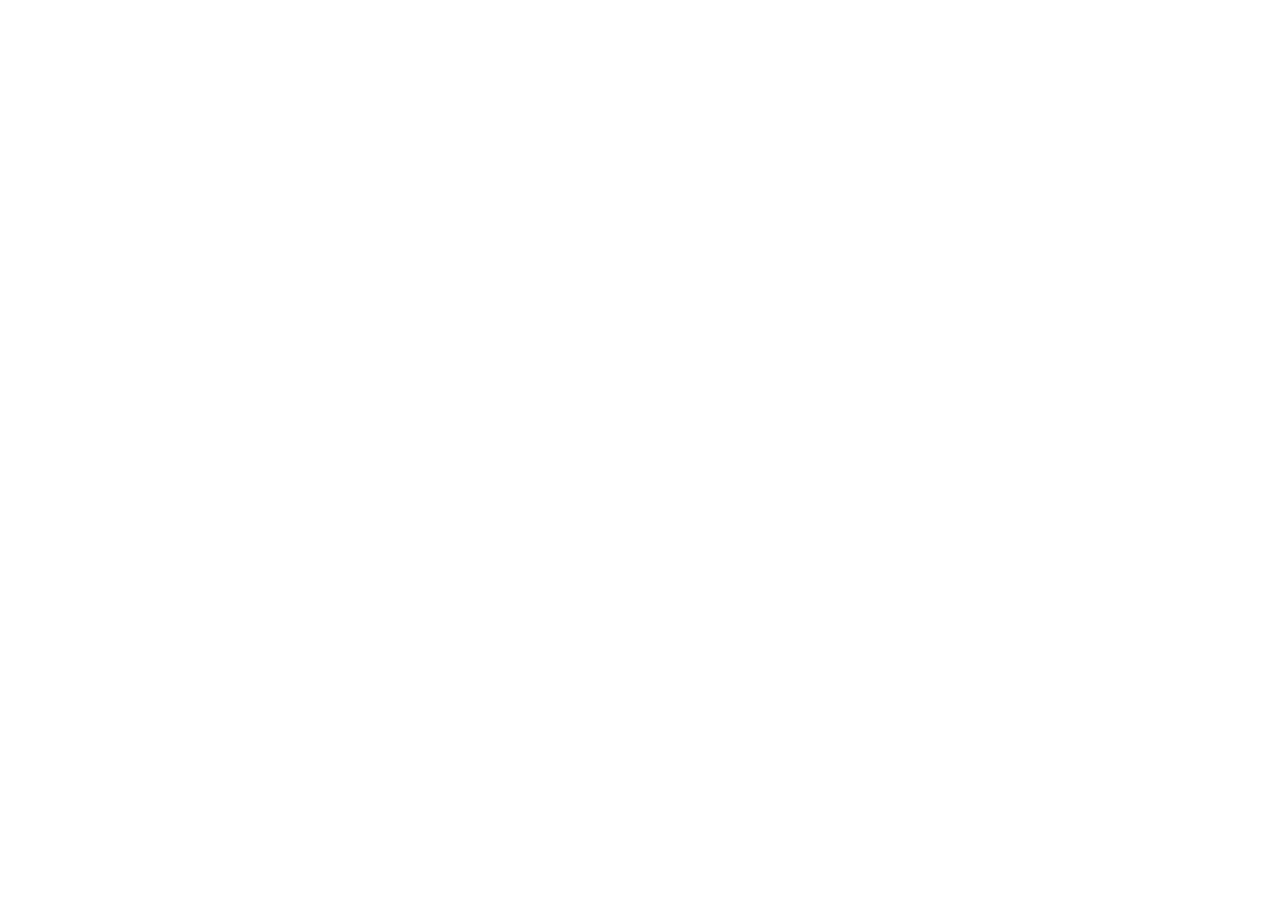
==== calendar.html @ c110e156 "Create calendar.html" ====
<!DOCTYPE html>
<html lang="de">

<head>
    <meta charset="UTF-8">
    <meta name="viewport" content="width=device-width, initial-scale=1.0">
    <title>swissEO Data Availability</title>
    <link href="https://cdn.jsdelivr.net/npm/fullcalendar@6.1.9/main.min.css" rel="stylesheet">
    <link href="https://cdnjs.cloudflare.com/ajax/libs/font-awesome/6.4.2/css/all.min.css" rel="stylesheet">
    <style>
        .no-data,
        .cloudy {
            background-color: white;
            border: 1px solid white;
            text-align: center;
        }

        .data-available {
            background-color: white;
            border: 4px solid green;
            color: green;
            font-weight: bold;
            border-radius: 5px;
            cursor: pointer;
            padding: 1px;
            text-align: center;
            position: relative;
        }

        .calendar-container {
            display: flex;
            flex-direction: column;
            gap: 20px;
        }

        .calendar-section {
            width: 100%;
        }

        .fc-event .fc-event-title {
            display: none;
        }

        .fc-daygrid-day-frame {
            height: 100px !important;
            /* Adjust this value as needed */
        }

        .fc-event .thumbnail {
            max-width: 100%;
            max-height: 40px;
            /* Adjust as necessary */
            display: block;
            /* Ensure it behaves as a block element */
            margin: 0 auto;
            /* Center the image horizontally */
        }

        .fc-daygrid-event.cloudy .fa,
        .fc-daygrid-event.no-data .fa {
            font-size: 2em;
            color: grey;
            margin-top: 15px;
        }

        .fc-daygrid-event.cloudy,
        .fc-daygrid-event.no-data {
            background-color: transparent;
            border-color: transparent;
        }

        .remark-text {
            font-size: 12px;
            color: #333;
            text-align: center;
        }

        .fc-event.forecast {
            background-color: white;
            border: 4px solid grey;
        }

        .platform-text {
            font-size: 10px;
            text-align: center;
            color: grey;
        }

        .icon-container {
            display: flex;
            justify-content: center;
            gap: 10px;
            margin-top: 1px;
        }

        .icon-container a {
            text-decoration: none;
            color: grey;
            font-size: 12px;
        }

        .icon-container a:hover {
            color: red;
        }

        html,
        body {
            height: 100%;
            margin: 0;
            padding: 0;
            overflow: hidden;
        }

        .calendar-container {
            height: 100%;
        }

        .calendar-section {
            height: 100%;
        }

        #calendarS2 {
            height: 100%;
        }

        .fc {
            height: 100%;
        }

        .fc-view-harness {
            height: 100% !important;
        }

        .fc-view {
            height: 100% !important;
        }

        .fc-scroller {
            height: auto !important;
        }
    </style>
</head>

<body>

    <div class="calendar-container">
        <div class="calendar-section">

            <div id="calendarS2"></div>
        </div>
    </div>

    <script src="https://cdn.jsdelivr.net/npm/fullcalendar@6.1.9/index.global.min.js"></script>
    <script>
        document.addEventListener('DOMContentLoaded', function () {
            const collectionBaseURL = "ch.swisstopo.swisseo_s2-sr_v100";

            const fetchCSVData = async () => {
                const response = await fetch('https://raw.githubusercontent.com/swisstopo/topo-satromo/refs/heads/main/tools/step0_empty_assets.csv');
                const text = await response.text();
                return text.trim().split('\n').slice(1).map(row => {
                    const [collection, date, remark] = row.split(',');
                    return { collection, date, remark };
                });
            };

            const fetchCSVForecast = async () => {
                const response = await fetch('https://raw.githubusercontent.com/davidoesch/Sentinel-2-Acquisition-Plan-Harvesting/refs/heads/main/acquisitionplan.csv');
                const text = await response.text();
                return text.trim().split('\n').slice(1).map(row => {
                    const [acquisitionDate, publishDate, orbit, platform] = row.split(',');
                    return { acquisitionDate, publishDate, orbit, platform };
                });
            };

            const fetchStacData = async (startDate, endDate) => {
                const baseUrl = `https://data.geo.admin.ch/api/stac/v0.9/collections/${collectionBaseURL}/items`;
                const response = await fetch(`${baseUrl}?datetime=${startDate}/${endDate}`);
                const data = await response.json();
                return data.features
                    .filter(feature => /^\d{4}-\d{2}-\d{2}t\d{6}$/.test(feature.id || ""))
                    .map(feature => {
                        const dateTime = feature.properties.datetime;
                        const dateOnly = dateTime.split('T')[0];
                        let timeOnly = dateTime.split('T')[1].split('.')[0].replace(/:/g, '');
                        timeOnly = timeOnly.endsWith('Z') ? timeOnly.slice(0, -1) : timeOnly;

                        const viewLink = `https://map.geo.admin.ch/index.html?layers=WMS||swisseo_s2-sr_v100_${dateOnly}t${timeOnly}||https://wms.geo.admin.ch/?item=${dateOnly}t${timeOnly}||${collectionBaseURL}`;
                        const image = `https://data.geo.admin.ch/${collectionBaseURL}/${dateOnly}t${timeOnly}/thumbnail.jpg`;
                        const formattedUrl = `https://data.geo.admin.ch/browser/index.html#/collections/${collectionBaseURL}/items/${dateOnly}t${timeOnly}?&asset=asset-thumbnail.jpg`;

                        return { date: dateOnly, link: formattedUrl, downloadLink: formattedUrl, viewLink, image };
                    });
            };

            const initializeCalendar = async (calendarId) => {
                const calendarEl = document.getElementById(calendarId);
                const calendar = new FullCalendar.Calendar(calendarEl, {
                    locale: 'de',
                    buttonText: {
                        today: 'Heute',
                    },
                    buttonHints: {
                        today: 'Diesen Monat',
                        prev: 'Vorheriger Monat',
                        next: 'Nächster Monat'
                    },

                    initialView: 'dayGridMonth',
                    events: async function (fetchInfo, successCallback, failureCallback) {
                        try {
                            const stacData = await fetchStacData(fetchInfo.startStr.slice(0, 10), fetchInfo.endStr.slice(0, 10));
                            const stacDates = new Set(stacData.map(item => item.date));
                            const forecastData = await fetchCSVForecast();
                            const events = stacData.map(item => ({
                                title: '',
                                start: item.date,
                                className: 'data-available',
                                extendedProps: { ...item }
                            }));

                            const csvData = await fetchCSVData();
                            csvData
                                .filter(entry => entry.collection.trim() === 'S2_SR_HARMONIZED_SWISS')
                                .forEach(entry => {
                                    if (!stacDates.has(entry.date)) {
                                        let eventTitle = entry.remark; // Default to remark as the event title
                                        let eventClass = 'no-data'; // Default class is 'no-data'
                                        let iconHtml = ''; // For CSV data, we need to show the icons based on the remark

                                        if (entry.remark.includes('cloudy')) {
                                            eventClass = 'cloudy';
                                            iconHtml = '<i class="fa fa-cloud"></i>'; // Cloud icon
                                            eventTitle = ''; // Empty title for 'cloudy' remark
                                        } else if (entry.remark.includes('No candidate scene') || entry.remark.includes('No S2 SR data available')) {
                                            eventClass = 'no-data';
                                            iconHtml = '<i class="fa fa-times-circle"></i>'; // No data icon
                                            eventTitle = ''; // Empty title for 'No candidate scene' and 'No S2 SR data available'
                                        }

                                        // Push event with the appropriate title and icon
                                        events.push({
                                            title: eventTitle,  // Use the updated title
                                            start: entry.date,
                                            className: eventClass,
                                            extendedProps: { iconHtml: iconHtml }
                                        });
                                    }
                                });
                            forecastData.forEach(entry => {
                                events.push({
                                    title: '',
                                    start: entry.acquisitionDate,
                                    className: 'forecast',
                                    extendedProps: {
                                        orbit: entry.orbit,
                                        platform: entry.platform,
                                        imageUrl: `https://github.com/davidoesch/Sentinel-2-Acquisition-Plan-Harvesting/raw/main/assets/${entry.orbit}.png`
                                    }
                                });
                            });

                            successCallback(events);
                        } catch (error) {
                            failureCallback(error);
                        }
                    },
                    eventContent: function (arg) {
                        let arrayOfDomNodes = [];
                        if (arg.event.classNames.includes('data-available')) {
                            let imgEl = document.createElement('img');
                            imgEl.src = arg.event.extendedProps.image;
                            imgEl.classList.add('thumbnail');
                            arrayOfDomNodes.push(imgEl);

                            let iconContainer = document.createElement('div');
                            iconContainer.classList.add('icon-container');

                            let eyeLink = document.createElement('a');
                            eyeLink.href = arg.event.extendedProps.viewLink;
                            eyeLink.target = '_blank';
                            eyeLink.innerHTML = '<i class="fa fa-eye"></i>';
                            iconContainer.appendChild(eyeLink);

                            let downloadLink = document.createElement('a');
                            downloadLink.href = arg.event.extendedProps.downloadLink;
                            downloadLink.target = '_blank';
                            downloadLink.innerHTML = '<i class="fa fa-download"></i>';
                            iconContainer.appendChild(downloadLink);

                            arrayOfDomNodes.push(iconContainer);
                        } else if (arg.event.classNames.includes('cloudy') || arg.event.classNames.includes('no-data')) {
                            let iconEl = document.createElement('div');
                            iconEl.innerHTML = arg.event.extendedProps.iconHtml;
                            arrayOfDomNodes.push(iconEl);

                            if (arg.event.title) {
                                let titleEl = document.createElement('div');
                                titleEl.classList.add('remark-text');
                                titleEl.innerText = arg.event.title;
                                arrayOfDomNodes.push(titleEl);
                            }
                        } else if (arg.event.classNames.includes('forecast')) {
                            let imgEl = document.createElement('img');
                            imgEl.src = arg.event.extendedProps.imageUrl;
                            imgEl.classList.add('thumbnail');
                            arrayOfDomNodes.push(imgEl);

                            let platformEl = document.createElement('div');
                            platformEl.classList.add('platform-text');
                            platformEl.innerText = arg.event.extendedProps.platform;
                            arrayOfDomNodes.push(platformEl);
                        }
                        return { domNodes: arrayOfDomNodes };
                    }
                });

                calendar.render();
            };

            initializeCalendar('calendarS2');
        });

    </script>
</body>

</html>
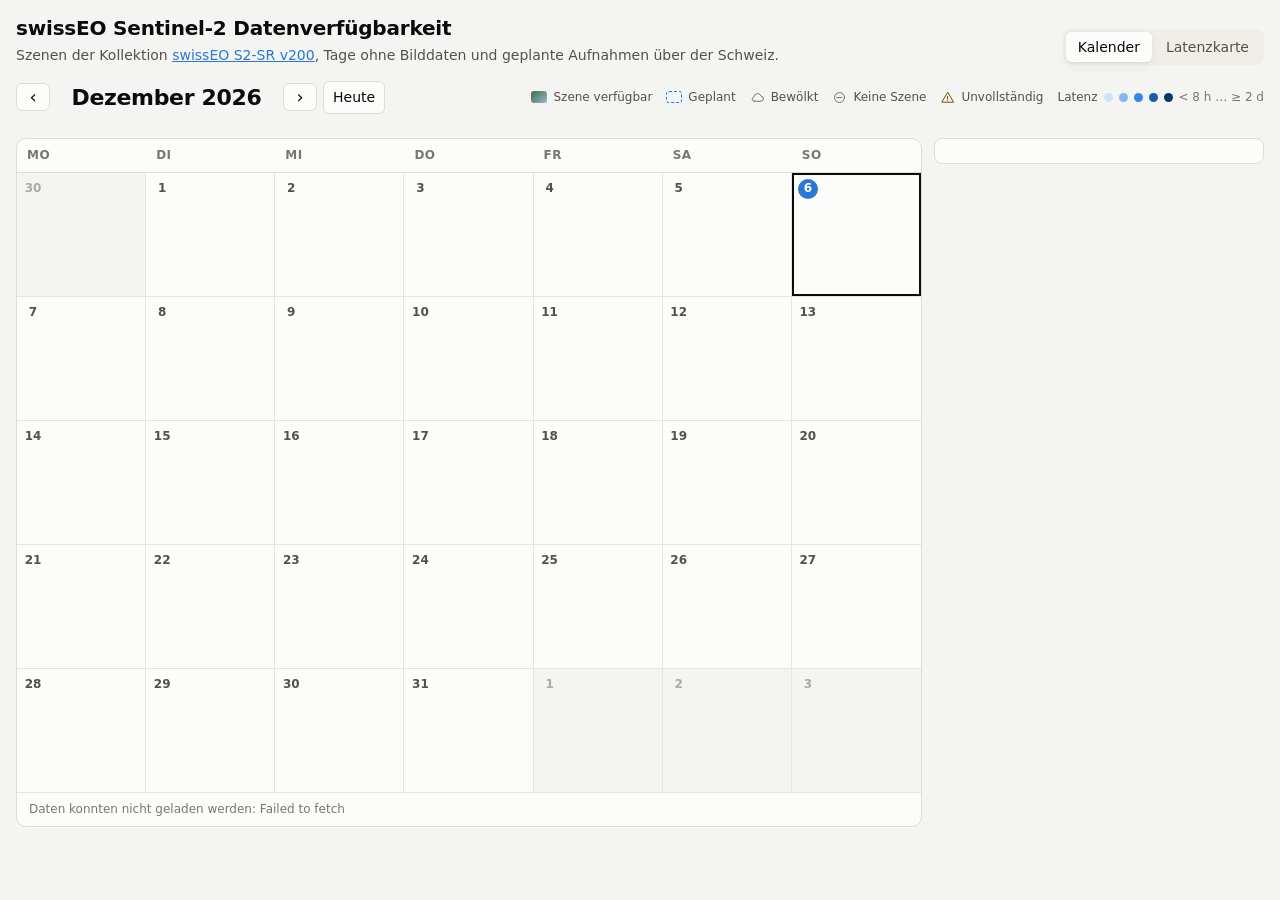
==== commit 5c3c3f14: "Redesigned availability calendar, shared site layout, Flask integration - calendar.html: hand-built " ====
--- a/calendar.html
+++ b/calendar.html
@@ -1,327 +1,46 @@
 <!DOCTYPE html>
 <html lang="de">
-
 <head>
     <meta charset="UTF-8">
     <meta name="viewport" content="width=device-width, initial-scale=1.0">
     <title>swissEO Data Availability</title>
-    <link href="https://cdn.jsdelivr.net/npm/fullcalendar@6.1.9/main.min.css" rel="stylesheet">
-    <link href="https://cdnjs.cloudflare.com/ajax/libs/font-awesome/6.4.2/css/all.min.css" rel="stylesheet">
-    <style>
-        .no-data,
-        .cloudy {
-            background-color: white;
-            border: 1px solid white;
-            text-align: center;
-        }
+    <meta name="description" content="swissEO Sentinel-2 (S2-SR v200) scenes, days without imagery and planned acquisitions over Switzerland.">
+    <link rel="stylesheet" href="assets/site.css">
+    <link rel="stylesheet" href="assets/calendar.css">
+</head>
+<body>
+<header class="top">
+    <div>
+        <h1 data-i18n="title">swissEO Sentinel-2 Datenverfügbarkeit</h1>
+        <p class="sub" data-i18n-html="subtitle"></p>
+    </div>
+    <nav class="nav" aria-label="Pages">
+        <a href="calendar.html" aria-current="page" data-i18n="navCalendar">Kalender</a>
+        <a href="latency/" data-i18n="navLatency">Latenzkarte</a>
+    </nav>
+</header>
 
-        .data-available {
-            background-color: white;
-            border: 4px solid green;
-            color: green;
-            font-weight: bold;
-            border-radius: 5px;
-            cursor: pointer;
-            padding: 1px;
-            text-align: center;
-            position: relative;
-        }
+<section class="cal-bar">
+    <div class="month-nav">
+        <button type="button" id="prev" data-i18n-aria="prev" aria-label="Vorheriger Monat">&#8249;</button>
+        <h2 id="month-label" aria-live="polite"></h2>
+        <button type="button" id="next" data-i18n-aria="next" aria-label="Nächster Monat">&#8250;</button>
+        <button type="button" id="today" data-i18n="today">Heute</button>
+    </div>
+    <div class="legend" id="legend"></div>
+</section>
 
-        .calendar-container {
-            display: flex;
-            flex-direction: column;
-            gap: 20px;
-        }
+<section class="stats" id="stats" aria-label="Monatsübersicht"></section>
 
-        .calendar-section {
-            width: 100%;
-        }
+<main class="cal-layout">
+    <div class="cal" id="cal" role="grid" aria-labelledby="month-label">
+        <div class="cal-head" id="cal-head" role="row"></div>
+        <div class="cal-grid" id="cal-grid"></div>
+        <p class="cal-status" id="status" role="status"></p>
+    </div>
+    <aside class="detail card" id="detail" aria-live="polite"></aside>
+</main>
 
-        .fc-event .fc-event-title {
-            display: none;
-        }
-
-        .fc-daygrid-day-frame {
-            height: 100px !important;
-            /* Adjust this value as needed */
-        }
-
-        .fc-event .thumbnail {
-            max-width: 100%;
-            max-height: 40px;
-            /* Adjust as necessary */
-            display: block;
-            /* Ensure it behaves as a block element */
-            margin: 0 auto;
-            /* Center the image horizontally */
-        }
-
-        .fc-daygrid-event.cloudy .fa,
-        .fc-daygrid-event.no-data .fa {
-            font-size: 2em;
-            color: grey;
-            margin-top: 15px;
-        }
-
-        .fc-daygrid-event.cloudy,
-        .fc-daygrid-event.no-data {
-            background-color: transparent;
-            border-color: transparent;
-        }
-
-        .remark-text {
-            font-size: 12px;
-            color: #333;
-            text-align: center;
-        }
-
-        .fc-event.forecast {
-            background-color: white;
-            border: 4px solid grey;
-        }
-
-        .platform-text {
-            font-size: 10px;
-            text-align: center;
-            color: grey;
-        }
-
-        .icon-container {
-            display: flex;
-            justify-content: center;
-            gap: 10px;
-            margin-top: 1px;
-        }
-
-        .icon-container a {
-            text-decoration: none;
-            color: grey;
-            font-size: 12px;
-        }
-
-        .icon-container a:hover {
-            color: red;
-        }
-
-        html,
-        body {
-            height: 100%;
-            margin: 0;
-            padding: 0;
-            overflow: hidden;
-        }
-
-        .calendar-container {
-            height: 100%;
-        }
-
-        .calendar-section {
-            height: 100%;
-        }
-
-        #calendarS2 {
-            height: 100%;
-        }
-
-        .fc {
-            height: 100%;
-        }
-
-        .fc-view-harness {
-            height: 100% !important;
-        }
-
-        .fc-view {
-            height: 100% !important;
-        }
-
-        .fc-scroller {
-            height: auto !important;
-        }
-    </style>
-</head>
-
-<body>
-
-    <div class="calendar-container">
-        <div class="calendar-section">
-
-            <div id="calendarS2"></div>
-        </div>
-    </div>
-
-    <script src="https://cdn.jsdelivr.net/npm/fullcalendar@6.1.9/index.global.min.js"></script>
-    <script>
-        document.addEventListener('DOMContentLoaded', function () {
-            const collectionBaseURL = "ch.swisstopo.swisseo_s2-sr_v100";
-
-            const fetchCSVData = async () => {
-                const response = await fetch('https://raw.githubusercontent.com/swisstopo/topo-satromo/refs/heads/main/tools/step0_empty_assets.csv');
-                const text = await response.text();
-                return text.trim().split('\n').slice(1).map(row => {
-                    const [collection, date, remark] = row.split(',');
-                    return { collection, date, remark };
-                });
-            };
-
-            const fetchCSVForecast = async () => {
-                const response = await fetch('https://raw.githubusercontent.com/davidoesch/Sentinel-2-Acquisition-Plan-Harvesting/refs/heads/main/acquisitionplan.csv');
-                const text = await response.text();
-                return text.trim().split('\n').slice(1).map(row => {
-                    const [acquisitionDate, publishDate, orbit, platform] = row.split(',');
-                    return { acquisitionDate, publishDate, orbit, platform };
-                });
-            };
-
-            const fetchStacData = async (startDate, endDate) => {
-                const baseUrl = `https://data.geo.admin.ch/api/stac/v0.9/collections/${collectionBaseURL}/items`;
-                const response = await fetch(`${baseUrl}?datetime=${startDate}/${endDate}`);
-                const data = await response.json();
-                return data.features
-                    .filter(feature => /^\d{4}-\d{2}-\d{2}t\d{6}$/.test(feature.id || ""))
-                    .map(feature => {
-                        const dateTime = feature.properties.datetime;
-                        const dateOnly = dateTime.split('T')[0];
-                        let timeOnly = dateTime.split('T')[1].split('.')[0].replace(/:/g, '');
-                        timeOnly = timeOnly.endsWith('Z') ? timeOnly.slice(0, -1) : timeOnly;
-
-                        const viewLink = `https://map.geo.admin.ch/index.html?layers=WMS||swisseo_s2-sr_v100_${dateOnly}t${timeOnly}||https://wms.geo.admin.ch/?item=${dateOnly}t${timeOnly}||${collectionBaseURL}`;
-                        const image = `https://data.geo.admin.ch/${collectionBaseURL}/${dateOnly}t${timeOnly}/thumbnail.jpg`;
-                        const formattedUrl = `https://data.geo.admin.ch/browser/index.html#/collections/${collectionBaseURL}/items/${dateOnly}t${timeOnly}?&asset=asset-thumbnail.jpg`;
-
-                        return { date: dateOnly, link: formattedUrl, downloadLink: formattedUrl, viewLink, image };
-                    });
-            };
-
-            const initializeCalendar = async (calendarId) => {
-                const calendarEl = document.getElementById(calendarId);
-                const calendar = new FullCalendar.Calendar(calendarEl, {
-                    locale: 'de',
-                    buttonText: {
-                        today: 'Heute',
-                    },
-                    buttonHints: {
-                        today: 'Diesen Monat',
-                        prev: 'Vorheriger Monat',
-                        next: 'Nächster Monat'
-                    },
-
-                    initialView: 'dayGridMonth',
-                    events: async function (fetchInfo, successCallback, failureCallback) {
-                        try {
-                            const stacData = await fetchStacData(fetchInfo.startStr.slice(0, 10), fetchInfo.endStr.slice(0, 10));
-                            const stacDates = new Set(stacData.map(item => item.date));
-                            const forecastData = await fetchCSVForecast();
-                            const events = stacData.map(item => ({
-                                title: '',
-                                start: item.date,
-                                className: 'data-available',
-                                extendedProps: { ...item }
-                            }));
-
-                            const csvData = await fetchCSVData();
-                            csvData
-                                .filter(entry => entry.collection.trim() === 'S2_SR_HARMONIZED_SWISS')
-                                .forEach(entry => {
-                                    if (!stacDates.has(entry.date)) {
-                                        let eventTitle = entry.remark; // Default to remark as the event title
-                                        let eventClass = 'no-data'; // Default class is 'no-data'
-                                        let iconHtml = ''; // For CSV data, we need to show the icons based on the remark
-
-                                        if (entry.remark.includes('cloudy')) {
-                                            eventClass = 'cloudy';
-                                            iconHtml = '<i class="fa fa-cloud"></i>'; // Cloud icon
-                                            eventTitle = ''; // Empty title for 'cloudy' remark
-                                        } else if (entry.remark.includes('No candidate scene') || entry.remark.includes('No S2 SR data available')) {
-                                            eventClass = 'no-data';
-                                            iconHtml = '<i class="fa fa-times-circle"></i>'; // No data icon
-                                            eventTitle = ''; // Empty title for 'No candidate scene' and 'No S2 SR data available'
-                                        }
-
-                                        // Push event with the appropriate title and icon
-                                        events.push({
-                                            title: eventTitle,  // Use the updated title
-                                            start: entry.date,
-                                            className: eventClass,
-                                            extendedProps: { iconHtml: iconHtml }
-                                        });
-                                    }
-                                });
-                            forecastData.forEach(entry => {
-                                events.push({
-                                    title: '',
-                                    start: entry.acquisitionDate,
-                                    className: 'forecast',
-                                    extendedProps: {
-                                        orbit: entry.orbit,
-                                        platform: entry.platform,
-                                        imageUrl: `https://github.com/davidoesch/Sentinel-2-Acquisition-Plan-Harvesting/raw/main/assets/${entry.orbit}.png`
-                                    }
-                                });
-                            });
-
-                            successCallback(events);
-                        } catch (error) {
-                            failureCallback(error);
-                        }
-                    },
-                    eventContent: function (arg) {
-                        let arrayOfDomNodes = [];
-                        if (arg.event.classNames.includes('data-available')) {
-                            let imgEl = document.createElement('img');
-                            imgEl.src = arg.event.extendedProps.image;
-                            imgEl.classList.add('thumbnail');
-                            arrayOfDomNodes.push(imgEl);
-
-                            let iconContainer = document.createElement('div');
-                            iconContainer.classList.add('icon-container');
-
-                            let eyeLink = document.createElement('a');
-                            eyeLink.href = arg.event.extendedProps.viewLink;
-                            eyeLink.target = '_blank';
-                            eyeLink.innerHTML = '<i class="fa fa-eye"></i>';
-                            iconContainer.appendChild(eyeLink);
-
-                            let downloadLink = document.createElement('a');
-                            downloadLink.href = arg.event.extendedProps.downloadLink;
-                            downloadLink.target = '_blank';
-                            downloadLink.innerHTML = '<i class="fa fa-download"></i>';
-                            iconContainer.appendChild(downloadLink);
-
-                            arrayOfDomNodes.push(iconContainer);
-                        } else if (arg.event.classNames.includes('cloudy') || arg.event.classNames.includes('no-data')) {
-                            let iconEl = document.createElement('div');
-                            iconEl.innerHTML = arg.event.extendedProps.iconHtml;
-                            arrayOfDomNodes.push(iconEl);
-
-                            if (arg.event.title) {
-                                let titleEl = document.createElement('div');
-                                titleEl.classList.add('remark-text');
-                                titleEl.innerText = arg.event.title;
-                                arrayOfDomNodes.push(titleEl);
-                            }
-                        } else if (arg.event.classNames.includes('forecast')) {
-                            let imgEl = document.createElement('img');
-                            imgEl.src = arg.event.extendedProps.imageUrl;
-                            imgEl.classList.add('thumbnail');
-                            arrayOfDomNodes.push(imgEl);
-
-                            let platformEl = document.createElement('div');
-                            platformEl.classList.add('platform-text');
-                            platformEl.innerText = arg.event.extendedProps.platform;
-                            arrayOfDomNodes.push(platformEl);
-                        }
-                        return { domNodes: arrayOfDomNodes };
-                    }
-                });
-
-                calendar.render();
-            };
-
-            initializeCalendar('calendarS2');
-        });
-
-    </script>
+<script src="assets/calendar.js"></script>
 </body>
-
 </html>
--- a/assets/site.css
+++ b/assets/site.css
@@ -0,0 +1,148 @@
+/* Shared tokens, base styles and top bar for calendar.html and latency/index.html */
+:root {
+    color-scheme: light;
+    --surface-0: #f4f4f2;
+    --surface-1: #fcfcfb;
+    --surface-2: #efeee9;
+    --border: #dddcd7;
+    --text-primary: #0b0b0b;
+    --text-secondary: #52514e;
+    --text-muted: #77766f;
+    --accent: #2a78d6;
+    --grid: #e6e5e0;
+    /* sequential blue ramp (latency), light = fast */
+    --seq-1: #cde2fb;
+    --seq-2: #86b6ef;
+    --seq-3: #3987e5;
+    --seq-4: #1c5cab;
+    --seq-5: #0d366b;
+    --line: #2a78d6;
+    --ok: #0ca30c;
+    --warn-bg: #fdf0d5;
+    --warn-text: #7a5200;
+    --thumb-bg: #ffffff; /* swisstopo thumbnails have a white background */
+    --shadow: 0 1px 2px rgba(0, 0, 0, .06), 0 4px 14px rgba(0, 0, 0, .06);
+}
+
+@media (prefers-color-scheme: dark) {
+    :root:not([data-theme="light"]) {
+        color-scheme: dark;
+        --surface-0: #111110;
+        --surface-1: #1a1a19;
+        --surface-2: #242422;
+        --border: #383835;
+        --text-primary: #f0efec;
+        --text-secondary: #c3c2b7;
+        --text-muted: #9a998f;
+        --accent: #6da7ec;
+        --grid: #2c2c2a;
+        --line: #5598e7;
+        --warn-bg: #3a2e12;
+        --warn-text: #f2c66b;
+        --thumb-bg: #f4f4f2;
+        --shadow: 0 1px 2px rgba(0, 0, 0, .4), 0 4px 14px rgba(0, 0, 0, .3);
+    }
+}
+
+:root[data-theme="dark"] {
+    color-scheme: dark;
+    --surface-0: #111110;
+    --surface-1: #1a1a19;
+    --surface-2: #242422;
+    --border: #383835;
+    --text-primary: #f0efec;
+    --text-secondary: #c3c2b7;
+    --text-muted: #9a998f;
+    --accent: #6da7ec;
+    --grid: #2c2c2a;
+    --line: #5598e7;
+    --warn-bg: #3a2e12;
+    --warn-text: #f2c66b;
+    --thumb-bg: #f4f4f2;
+    --shadow: 0 1px 2px rgba(0, 0, 0, .4), 0 4px 14px rgba(0, 0, 0, .3);
+}
+
+* { box-sizing: border-box; }
+
+html, body { margin: 0; }
+
+body {
+    background: var(--surface-0);
+    color: var(--text-primary);
+    font: 14px/1.45 system-ui, -apple-system, "Segoe UI", Roboto, sans-serif;
+}
+
+a { color: var(--accent); }
+
+h1 { font-size: 20px; margin: 0; letter-spacing: -0.01em; }
+h2 { font-size: 14px; margin: 0 0 8px; }
+
+.muted { color: var(--text-muted); font-weight: normal; }
+
+button, select, input {
+    font: inherit;
+    color: var(--text-primary);
+    background: var(--surface-1);
+    border: 1px solid var(--border);
+    border-radius: 6px;
+    padding: 5px 9px;
+}
+
+button { cursor: pointer; }
+button:hover { border-color: var(--text-muted); }
+button:focus-visible, select:focus-visible, input:focus-visible, a:focus-visible {
+    outline: 2px solid var(--accent);
+    outline-offset: 1px;
+}
+
+/* top bar with site navigation */
+.top { padding: 14px 16px 6px; display: flex; align-items: flex-end; justify-content: space-between; gap: 8px 24px; flex-wrap: wrap; }
+.sub { margin: 2px 0 0; color: var(--text-secondary); }
+
+.nav { display: inline-flex; background: var(--surface-2); border-radius: 8px; padding: 3px; gap: 2px; }
+.nav a {
+    color: var(--text-secondary);
+    text-decoration: none;
+    padding: 5px 12px;
+    border-radius: 6px;
+    font-weight: 500;
+}
+.nav a:hover { color: var(--text-primary); }
+.nav a[aria-current="page"] { background: var(--surface-1); color: var(--text-primary); box-shadow: var(--shadow); }
+
+.seg { display: inline-flex; }
+.seg button { border-radius: 0; margin-left: -1px; }
+.seg button:first-child { border-radius: 6px 0 0 6px; margin-left: 0; }
+.seg button:last-child { border-radius: 0 6px 6px 0; }
+.seg button.on { background: var(--text-primary); color: var(--surface-1); border-color: var(--text-primary); }
+.seg.small button { padding: 5px 8px; font-size: 13px; }
+
+.card {
+    background: var(--surface-1);
+    border: 1px solid var(--border);
+    border-radius: 8px;
+    padding: 12px;
+}
+
+.tile { background: var(--surface-1); border: 1px solid var(--border); border-radius: 8px; padding: 10px; min-width: 0; }
+.tile .v { font-size: 20px; font-weight: 600; font-variant-numeric: tabular-nums; }
+.tile .l { color: var(--text-secondary); font-size: 12px; }
+
+.tag { font-size: 11px; padding: 1px 5px; border-radius: 4px; background: var(--warn-bg); color: var(--warn-text); margin-left: 4px; }
+
+.tip {
+    position: fixed;
+    z-index: 1000;
+    pointer-events: none;
+    background: var(--surface-1);
+    color: var(--text-primary);
+    border: 1px solid var(--border);
+    border-radius: 6px;
+    padding: 6px 8px;
+    font-size: 12px;
+    box-shadow: 0 2px 8px rgba(0, 0, 0, 0.15);
+    max-width: 260px;
+}
+.tip b { font-variant-numeric: tabular-nums; }
+
+.sr-only { position: absolute; width: 1px; height: 1px; overflow: hidden; clip: rect(0 0 0 0); white-space: nowrap; }
--- a/assets/calendar.css
+++ b/assets/calendar.css
@@ -0,0 +1,234 @@
+/* swissEO acquisition calendar. Tokens and base styles: site.css */
+
+.cal-bar {
+    display: flex;
+    align-items: center;
+    justify-content: space-between;
+    flex-wrap: wrap;
+    gap: 10px 20px;
+    padding: 10px 16px 6px;
+}
+
+.month-nav { display: flex; align-items: center; gap: 6px; }
+.month-nav h2 {
+    font-size: 22px;
+    font-weight: 650;
+    letter-spacing: -0.015em;
+    margin: 0 6px;
+    min-width: 9.5em;
+    text-align: center;
+}
+.month-nav button { min-width: 34px; }
+.month-nav #prev, .month-nav #next { font-size: 18px; line-height: 1; padding: 4px 10px; }
+
+.legend { display: flex; flex-wrap: wrap; gap: 4px 14px; font-size: 12px; color: var(--text-secondary); }
+.legend span { display: inline-flex; align-items: center; gap: 6px; }
+.legend .k { width: 16px; height: 12px; border-radius: 3px; display: inline-block; }
+.legend .k.scene { background: linear-gradient(135deg, #3f6f4e, #9fb3c8); }
+.legend .k.kplan { border: 1.5px dashed var(--accent); }
+.legend .k.cloud, .legend .k.none, .legend .k.warn { width: auto; height: auto; color: var(--text-muted); display: inline-flex; }
+.legend .k.warn { color: var(--warn-text); }
+.legend svg { width: 15px; height: 15px; }
+.legend i.dot { width: 9px; height: 9px; border-radius: 50%; display: inline-block; }
+
+.stats {
+    display: grid;
+    grid-template-columns: repeat(4, minmax(0, 1fr));
+    gap: 8px;
+    padding: 6px 16px 12px;
+}
+.stats .tile .v small { font-size: 13px; font-weight: 500; color: var(--text-secondary); }
+
+.cal-layout {
+    display: grid;
+    grid-template-columns: minmax(0, 1fr) 330px;
+    gap: 12px;
+    padding: 0 16px 16px;
+    align-items: start;
+}
+
+.cal {
+    background: var(--surface-1);
+    border: 1px solid var(--border);
+    border-radius: 10px;
+    overflow: hidden;
+    min-width: 0;
+}
+
+.cal-head, .cal-grid { display: grid; grid-template-columns: repeat(7, minmax(0, 1fr)); }
+.cal-head div {
+    padding: 8px 10px;
+    font-size: 12px;
+    font-weight: 600;
+    color: var(--text-muted);
+    text-transform: uppercase;
+    letter-spacing: .04em;
+    border-bottom: 1px solid var(--border);
+}
+
+.day {
+    position: relative;
+    min-height: 124px;
+    padding: 6px;
+    border-right: 1px solid var(--grid);
+    border-bottom: 1px solid var(--grid);
+    display: flex;
+    flex-direction: column;
+    gap: 4px;
+    min-width: 0;
+    background: var(--surface-1);
+    text-align: left;
+    font: inherit;
+    color: inherit;
+    border-radius: 0;
+    border-top: 0;
+    border-left: 0;
+    transition: background-color .12s;
+}
+.day:nth-child(7n) { border-right: 0; }
+button.day { cursor: pointer; }
+button.day:hover { background: var(--surface-2); border-color: var(--grid); }
+.day.out { background: var(--surface-0); }
+.day.out > * { opacity: .45; }
+.day.sel { box-shadow: inset 0 0 0 2px var(--text-primary); z-index: 1; }
+
+.dnum {
+    font-size: 12px;
+    font-weight: 600;
+    color: var(--text-secondary);
+    font-variant-numeric: tabular-nums;
+    display: flex;
+    align-items: center;
+    gap: 6px;
+    min-height: 20px;
+}
+.dnum .n { min-width: 20px; height: 20px; display: inline-grid; place-items: center; border-radius: 10px; }
+.day.today .dnum .n { background: var(--accent); color: #fff; padding: 0 6px; }
+.dnum .long { display: none; }
+
+/* scenes: thumbnails */
+.thumbs { display: flex; gap: 3px; flex: 1; min-height: 64px; }
+.th {
+    flex: 1;
+    min-width: 0;
+    position: relative;
+    border-radius: 6px;
+    background: var(--thumb-bg);
+    box-shadow: inset 0 0 0 1px var(--border);
+    overflow: hidden;
+    display: grid;
+    place-items: center;
+}
+.th img { width: 100%; height: 100%; object-fit: contain; position: absolute; inset: 0; padding: 3px; }
+.th .noimg, .detail .noimg { color: #77766f; font-size: 11px; }
+.meta { display: flex; flex-wrap: wrap; justify-content: space-between; align-items: center; gap: 0 4px; font-size: 11.5px; color: var(--text-secondary); font-variant-numeric: tabular-nums; white-space: nowrap; }
+.meta > span { overflow: hidden; text-overflow: ellipsis; }
+.lat { display: inline-flex; align-items: center; gap: 4px; }
+.lat i { width: 8px; height: 8px; border-radius: 50%; display: inline-block; flex: none; box-shadow: 0 0 0 1px rgba(0,0,0,.12); }
+
+/* planned acquisitions */
+.plan {
+    flex: 1;
+    border: 1.5px dashed var(--accent);
+    border-radius: 6px;
+    display: flex;
+    flex-direction: column;
+    align-items: center;
+    justify-content: center;
+    gap: 2px;
+    padding: 4px;
+    min-height: 64px;
+    position: relative;
+    overflow: hidden;
+}
+.plan + .plan { margin-top: 2px; }
+.plan img { width: 100%; max-height: 54px; object-fit: contain; opacity: .9; }
+.plan .pl { font-size: 11px; font-weight: 600; color: var(--accent); letter-spacing: .02em; }
+.plan.past { border-color: var(--text-muted); }
+.plan.past .pl { color: var(--text-muted); }
+
+/* days without imagery */
+.empty-reason { flex: 1; display: flex; flex-direction: column; align-items: center; justify-content: center; gap: 2px; color: var(--text-muted); font-size: 11.5px; text-align: center; }
+.empty-reason svg { width: 26px; height: 26px; }
+.empty-reason.warn { color: var(--warn-text); }
+
+.cal-status { margin: 0; padding: 8px 12px; color: var(--text-muted); font-size: 12px; }
+.cal-status:empty { display: none; }
+
+/* loading shimmer */
+.cal.loading .day:not(.out) .dnum::after {
+    content: "";
+    width: 40%;
+    height: 6px;
+    border-radius: 3px;
+    background: var(--surface-2);
+    animation: pulse 1.2s ease-in-out infinite;
+}
+@keyframes pulse { 50% { opacity: .4; } }
+
+/* detail panel */
+.detail { position: sticky; top: 12px; display: flex; flex-direction: column; gap: 10px; }
+.detail h3 { margin: 0; font-size: 16px; }
+.detail .big {
+    background: var(--thumb-bg);
+    box-shadow: inset 0 0 0 1px var(--border);
+    border-radius: 8px;
+    aspect-ratio: 4 / 3;
+    display: grid;
+    place-items: center;
+    overflow: hidden;
+}
+.detail .big img { width: 100%; height: 100%; object-fit: contain; padding: 6px; }
+.detail .big.plan-img { background: var(--surface-2); }
+.detail dl { display: grid; grid-template-columns: auto 1fr; gap: 4px 12px; margin: 0; font-size: 13px; }
+.detail dt { color: var(--text-secondary); }
+.detail dd { margin: 0; font-variant-numeric: tabular-nums; }
+.detail .links { display: flex; flex-wrap: wrap; gap: 6px; }
+.detail .links a {
+    text-decoration: none;
+    font-size: 13px;
+    padding: 6px 10px;
+    border-radius: 6px;
+    border: 1px solid var(--border);
+    color: var(--text-primary);
+    display: inline-flex;
+    gap: 6px;
+    align-items: center;
+}
+.detail .links a:hover { border-color: var(--text-muted); }
+.detail .links a.primary { background: var(--text-primary); color: var(--surface-1); border-color: var(--text-primary); }
+.detail .links svg { width: 14px; height: 14px; }
+.detail .scene + .scene { border-top: 1px solid var(--grid); padding-top: 10px; }
+.detail .scene { display: flex; flex-direction: column; gap: 8px; }
+.detail .hint { color: var(--text-muted); margin: 0; }
+.detail .reason { display: flex; gap: 10px; align-items: center; color: var(--text-secondary); }
+.detail .reason svg { width: 32px; height: 32px; flex: none; color: var(--text-muted); }
+
+/* embedded (iframe) mode: ?embed=1 */
+body.embed .top, body.embed .stats, body.embed .detail { display: none; }
+body.embed .cal-layout { grid-template-columns: 1fr; padding: 0 8px 8px; }
+body.embed .cal-bar { padding: 8px; }
+
+/* tablet */
+@media (max-width: 1100px) {
+    .cal-layout { grid-template-columns: 1fr; }
+    .detail { position: static; }
+    .stats { grid-template-columns: repeat(2, minmax(0, 1fr)); }
+}
+
+/* phone: agenda list */
+@media (max-width: 680px) {
+    .month-nav h2 { font-size: 18px; min-width: 0; flex: 1; }
+    .month-nav { width: 100%; }
+    .cal-head { display: none; }
+    .cal-grid { display: flex; flex-direction: column; }
+    .day { min-height: 0; border-right: 0; flex-direction: row; align-items: stretch; gap: 10px; }
+    .day.out, .day.blank { display: none; }
+    .dnum { flex-direction: column; align-items: flex-start; width: 64px; flex: none; }
+    .dnum .long { display: block; font-weight: 500; color: var(--text-muted); }
+    .day .body { flex: 1; min-width: 0; display: flex; flex-direction: column; gap: 4px; }
+    .thumbs, .plan { min-height: 72px; }
+}
+@media (min-width: 681px) {
+    .day .body { display: contents; }
+}
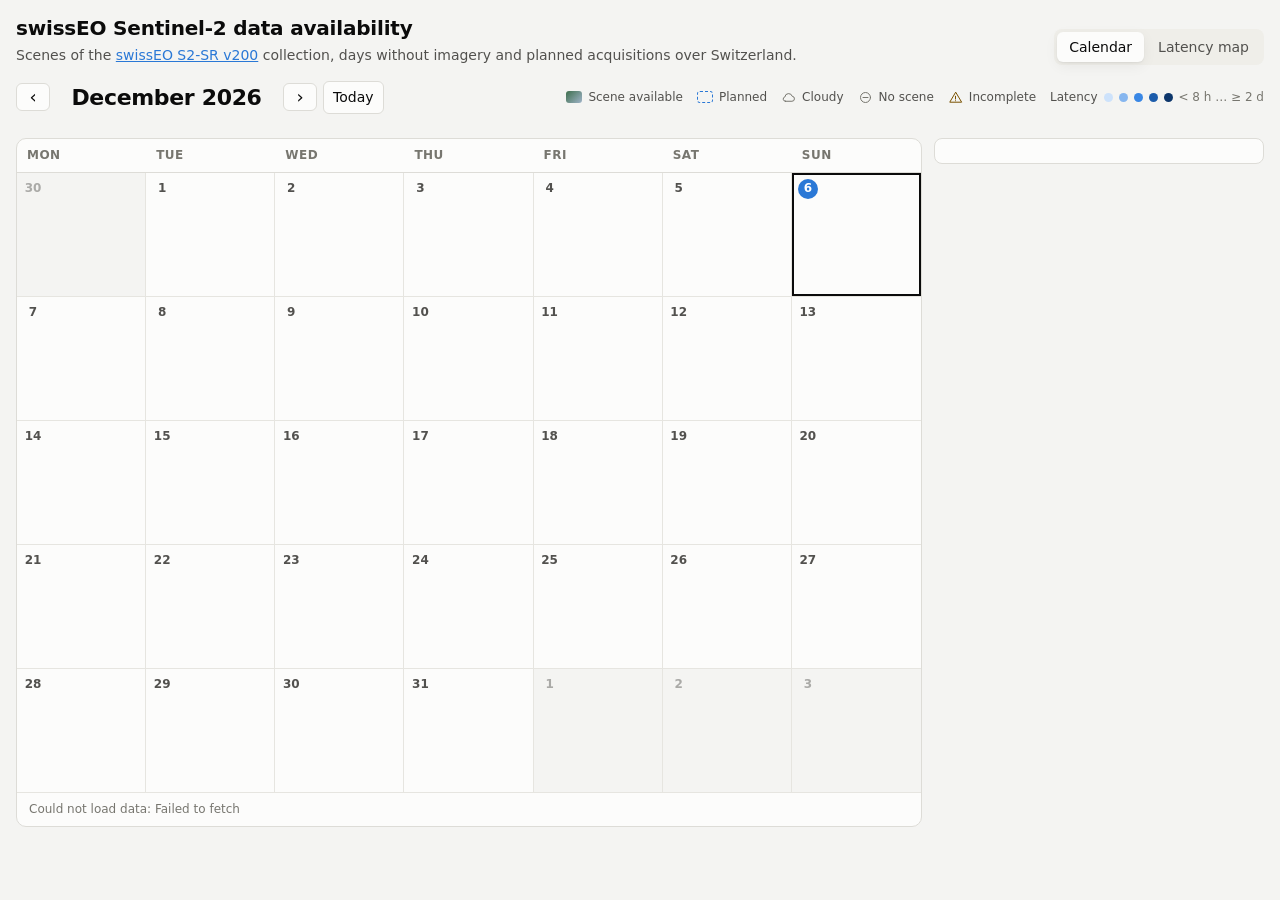
==== commit 1ad5c552: "Calendar in English by default (?lang=de for German), fix ESA link in README Co-Authored-By: Claude " ====
--- a/calendar.html
+++ b/calendar.html
@@ -1,5 +1,5 @@
 <!DOCTYPE html>
-<html lang="de">
+<html lang="en">
 <head>
     <meta charset="UTF-8">
     <meta name="viewport" content="width=device-width, initial-scale=1.0">
@@ -11,26 +11,26 @@
 <body>
 <header class="top">
     <div>
-        <h1 data-i18n="title">swissEO Sentinel-2 Datenverfügbarkeit</h1>
+        <h1 data-i18n="title">swissEO Sentinel-2 data availability</h1>
         <p class="sub" data-i18n-html="subtitle"></p>
     </div>
     <nav class="nav" aria-label="Pages">
-        <a href="calendar.html" aria-current="page" data-i18n="navCalendar">Kalender</a>
-        <a href="latency/" data-i18n="navLatency">Latenzkarte</a>
+        <a href="calendar.html" aria-current="page" data-i18n="navCalendar">Calendar</a>
+        <a href="latency/" data-i18n="navLatency">Latency map</a>
     </nav>
 </header>
 
 <section class="cal-bar">
     <div class="month-nav">
-        <button type="button" id="prev" data-i18n-aria="prev" aria-label="Vorheriger Monat">&#8249;</button>
+        <button type="button" id="prev" data-i18n-aria="prev" aria-label="Previous month">&#8249;</button>
         <h2 id="month-label" aria-live="polite"></h2>
-        <button type="button" id="next" data-i18n-aria="next" aria-label="Nächster Monat">&#8250;</button>
-        <button type="button" id="today" data-i18n="today">Heute</button>
+        <button type="button" id="next" data-i18n-aria="next" aria-label="Next month">&#8250;</button>
+        <button type="button" id="today" data-i18n="today">Today</button>
     </div>
     <div class="legend" id="legend"></div>
 </section>
 
-<section class="stats" id="stats" aria-label="Monatsübersicht"></section>
+<section class="stats" id="stats" aria-label="Month summary"></section>
 
 <main class="cal-layout">
     <div class="cal" id="cal" role="grid" aria-labelledby="month-label">
--- a/assets/calendar.css
+++ b/assets/calendar.css
@@ -180,6 +180,8 @@
 }
 .detail .big img { width: 100%; height: 100%; object-fit: contain; padding: 6px; }
 .detail .big.plan-img { background: var(--surface-2); }
+/* orbit coverage PNGs are small: show at natural size instead of upscaling */
+.detail .big.plan-img img { width: auto; height: auto; max-width: 100%; max-height: 100%; }
 .detail dl { display: grid; grid-template-columns: auto 1fr; gap: 4px 12px; margin: 0; font-size: 13px; }
 .detail dt { color: var(--text-secondary); }
 .detail dd { margin: 0; font-variant-numeric: tabular-nums; }
